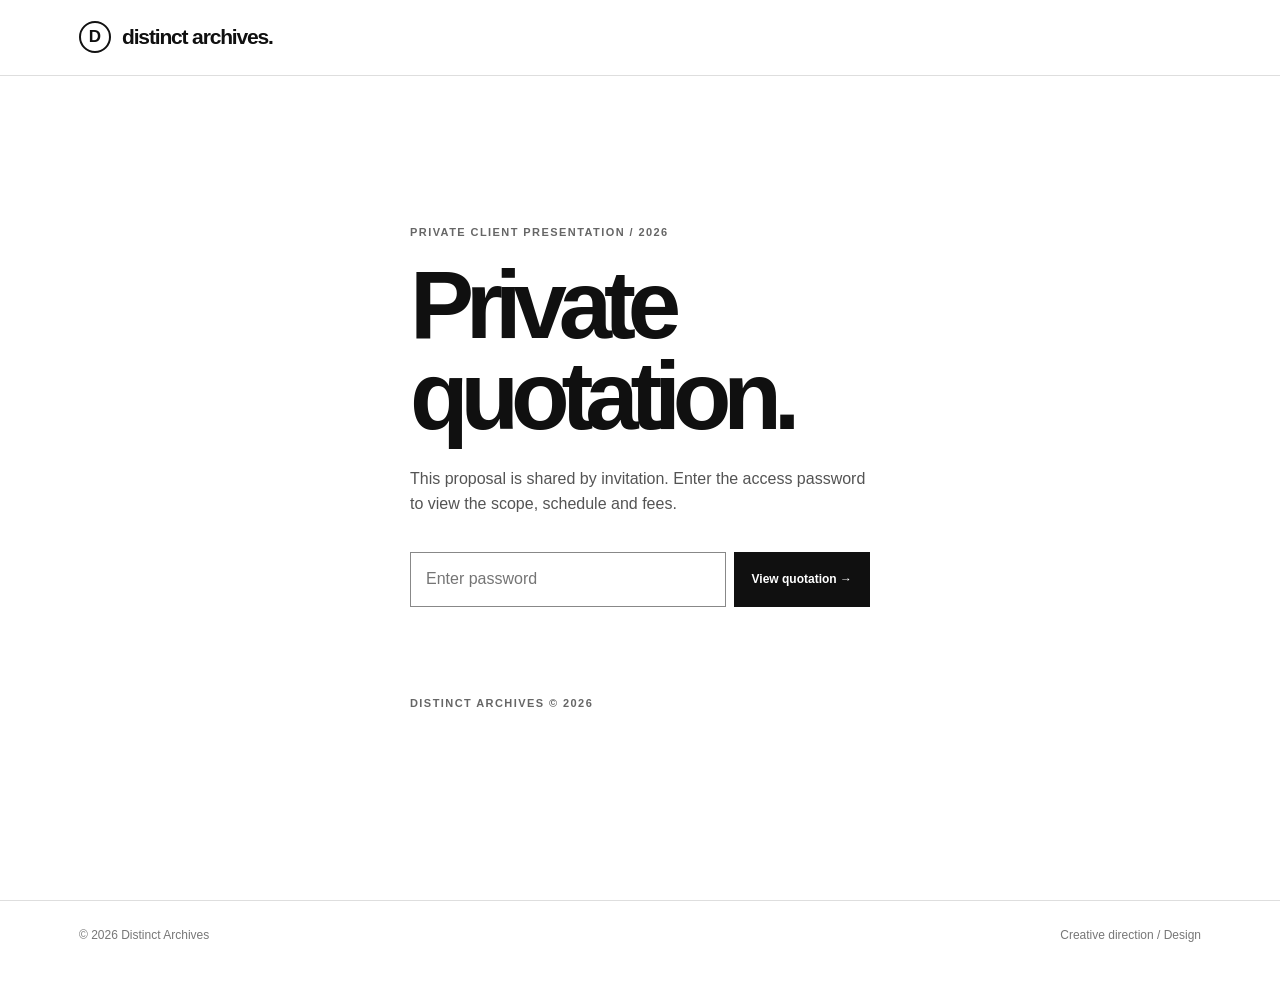
==== ricche-le-mura/index.html @ 3b872c7e "Add encrypted, password-gated Ricche le Mura EUR quotation" ====
<!doctype html>
<html lang="en"><head><meta charset="utf-8"/><meta name="viewport" content="width=device-width,initial-scale=1"/><meta name="robots" content="noindex,nofollow,noarchive"/><meta name="theme-color" content="#fafaf9"/><title>Private Quotation | Distinct Archives</title>
<style>
:root{--ink:#101010;--paper:#fff;--gray:#767676;--line:#dedede;--soft:#f6f6f5;--blue:#2457e7}*{box-sizing:border-box}html{scroll-behavior:smooth}body{margin:0;background:var(--paper);color:var(--ink);font:15px/1.55 -apple-system,BlinkMacSystemFont,"Segoe UI",Arial,sans-serif;-webkit-font-smoothing:antialiased}button,input{font:inherit}button{cursor:pointer}a{color:inherit;text-decoration:none}a:hover{opacity:.7}button:focus-visible,input:focus-visible{outline:3px solid var(--blue);outline-offset:3px}.wrap{max-width:1250px;margin:auto;padding:0 clamp(22px,5vw,68px)}.eyebrow{font-size:11px;font-weight:800;letter-spacing:.13em;text-transform:uppercase;color:#666}.muted{color:var(--gray)}.mono{font-variant-numeric:tabular-nums}.brand{display:flex;align-items:center;gap:11px;font-weight:850;letter-spacing:-.055em;font-size:21px}.brand-mark{border:2px solid #111;border-radius:50%;width:32px;height:32px;display:grid;place-items:center;font-size:17px;letter-spacing:0}.top{border-bottom:1px solid var(--line);background:rgba(255,255,255,.97);position:sticky;top:0;z-index:9}.nav{min-height:75px;display:flex;justify-content:space-between;align-items:center;gap:20px}.nav-actions{display:flex;align-items:center;gap:10px}.nav-link{font-size:12px;font-weight:700;margin-right:13px}.btn{background:var(--ink);color:#fff;padding:11px 17px;border:1px solid var(--ink);font-weight:700;font-size:12px}.btn:hover{background:#444}.btn-line{background:#fff;color:var(--ink)}.btn-line:hover{background:#f5f5f5}.gate{min-height:calc(100dvh - 76px);display:grid;align-items:center;padding:70px 0 110px}.gate-card{max-width:580px}.gate h1{font-size:clamp(52px,8vw,96px);letter-spacing:-.085em;line-height:.95;margin:18px 0 26px}.gate p{font-size:16px;max-width:460px;color:#545454}.password-form{display:flex;align-items:stretch;gap:8px;margin:35px 0 15px}.password-form input{min-width:0;flex:1;border:1px solid #888;padding:14px 15px;border-radius:0;font-size:16px}.error{color:#a01919;font-size:13px;min-height:20px}.gate-footer{font-size:12px;color:#777;border-top:1px solid var(--line);padding:20px 0}.hidden{display:none!important}.hero{padding:clamp(60px,9vw,125px) 0 65px}.hero h1{font-size:clamp(57px,9vw,118px);font-weight:800;letter-spacing:-.085em;line-height:.93;margin:18px 0 23px;max-width:1120px}.hero p{font-size:clamp(17px,2vw,21px);max-width:680px;line-height:1.5}.hero-meta{display:flex;justify-content:space-between;align-items:end;border-top:1px solid var(--ink);margin-top:55px;padding-top:20px;gap:35px;flex-wrap:wrap}.price{font-size:clamp(60px,9vw,109px);font-weight:800;line-height:1;letter-spacing:-.085em}.meta-right{display:grid;grid-template-columns:repeat(2,minmax(0,1fr));gap:20px 45px}.meta-right strong{display:block;font-size:14px;margin-top:6px}.section{padding:72px 0}.section-head{display:flex;align-items:end;justify-content:space-between;gap:25px;margin-bottom:26px}.section-head h2{font-size:clamp(42px,5vw,66px);line-height:1;letter-spacing:-.075em;margin:12px 0 0}.section-head p{font-size:13px;color:#666;max-width:320px;margin:0}.items{border-top:1px solid #111}.item{display:grid;grid-template-columns:54px minmax(130px,1fr) minmax(190px,1.5fr) 120px 95px;gap:22px;align-items:start;padding:27px 0;border-bottom:1px solid var(--line)}.item-no{display:inline-grid;place-items:center;border:1px solid #ccc;border-radius:50%;width:36px;height:36px;font-weight:750;font-size:11px}.item-title{font-size:21px;line-height:1.2;font-weight:760;letter-spacing:-.045em}.item-desc{font-size:13px;color:#505050;line-height:1.65}.item-form{margin-top:8px;color:#888;font-size:11px}.item-date{font-size:12px;color:#555;font-weight:700;text-align:right}.item-fee{font-size:22px;font-weight:800;text-align:right;letter-spacing:-.04em}.total-line{display:flex;justify-content:space-between;gap:15px;align-items:center;padding:22px 0;border-bottom:2px solid #111;font-weight:800}.total-line strong{font-size:35px;letter-spacing:-.06em}.dark{background:#111;color:#fff}.dark .eyebrow{color:#b1b1b1}.dark .section-head p{color:#b1b1b1}.timeline-grid{display:grid;grid-template-columns:repeat(2,minmax(0,1fr));border-top:1px solid #555}.phase{padding:21px 20px 22px 0;border-bottom:1px solid #414141}.phase:nth-child(odd){padding-right:32px}.phase .date{font-size:11px;color:#aaa;letter-spacing:.08em;text-transform:uppercase;font-weight:750}.phase h3{font-size:19px;letter-spacing:-.04em;margin:9px 0 6px}.phase p{font-size:13px;color:#c0c0c0;max-width:440px;line-height:1.6;margin:0}.payment{display:grid;grid-template-columns:repeat(3,1fr);border-top:1px solid var(--ink);border-bottom:1px solid var(--ink)}.installment{padding:26px 24px 26px 0;border-right:1px solid var(--line)}.installment:last-child{border:0;padding-left:24px}.installment:nth-child(2){padding-left:24px}.installment .pct{color:var(--blue);font-size:22px;font-weight:800}.installment .amount{font-size:37px;letter-spacing:-.065em;font-weight:800;margin-top:16px}.installment h3{font-size:16px;margin:5px 0}.installment p{color:#777;font-size:12px;margin:6px 0}.terms-grid{display:grid;grid-template-columns:repeat(2,1fr);gap:24px 42px}.term{border-top:1px solid var(--line);padding-top:17px}.term h3{font-size:15px;margin:0 0 8px}.term p{font-size:13px;color:#555;line-height:1.7;margin:0}.note{margin:30px 0 0;padding:18px 20px;background:#f3f3f3;font-size:12px;color:#555}.footer{border-top:1px solid var(--line);padding:25px 0 40px;font-size:12px;color:#777}.footer .wrap{display:flex;justify-content:space-between;gap:15px;flex-wrap:wrap}@media(max-width:820px){.item{grid-template-columns:42px 1fr 85px;gap:9px 12px}.item-no{grid-row:1/4}.item-title{grid-column:2}.item-desc{grid-column:2/4;grid-row:2}.item-date{grid-column:2;grid-row:3;text-align:left}.item-fee{grid-column:3;grid-row:1;font-size:20px}.nav-link{display:none}.section{padding:55px 0}}@media(max-width:560px){.brand{font-size:17px}.brand-mark{width:27px;height:27px;font-size:15px}.nav{min-height:65px}.btn{padding:9px 12px}.nav-actions{gap:6px}.gate{min-height:calc(100dvh - 66px)}.password-form{flex-direction:column}.hero{padding:65px 0 50px}.hero h1{font-size:clamp(52px,14vw,75px)}.meta-right{grid-template-columns:1fr 1fr}.section-head{display:block}.section-head p{margin-top:15px}.timeline-grid,.terms-grid{grid-template-columns:1fr}.payment{grid-template-columns:1fr}.installment,.installment:nth-child(2),.installment:last-child{border-right:0;border-bottom:1px solid var(--line);padding:20px 0}.installment:last-child{border:0}.phase:nth-child(odd){padding-right:0}.price{font-size:70px}}@media print{.top,.gate,.nav-actions,.footer .lock{display:none!important}body{background:#fff;font-size:12px}.section{padding:20px 0}.hero{padding:20px 0 25px}.hero h1{font-size:55px}.hero-meta{margin-top:24px}.price{font-size:60px}.section-head h2{font-size:35px}.item{break-inside:avoid;padding:13px 0}.item-title{font-size:17px}.item-fee{font-size:18px}.dark{-webkit-print-color-adjust:exact;print-color-adjust:exact}.phase{break-inside:avoid;padding:8px 0}.payment{break-inside:avoid}.installment .amount{font-size:24px}.terms-grid{gap:9px}a{color:inherit}}
</style></head><body>
<header class="top"><div class="wrap nav"><div class="brand"><span class="brand-mark">D</span> distinct archives.</div><div class="nav-actions"><a class="nav-link hidden" id="navScope" href="#scope">Scope</a><a class="nav-link hidden" id="navSchedule" href="#schedule">Schedule</a><button id="printButton" class="btn hidden" type="button">Save as PDF ↗</button><button id="lockButton" class="btn btn-line hidden" type="button">Lock</button></div></div></header>
<section id="gate" class="gate"><div class="wrap"><div class="gate-card"><div class="eyebrow">Private client presentation / 2026</div><h1>Private<br>quotation.</h1><p>This proposal is shared by invitation. Enter the access password to view the scope, schedule and fees.</p><form id="unlockForm" class="password-form"><input id="pass" type="password" required placeholder="Enter password" aria-label="Access password" autocomplete="current-password"><button id="unlockButton" class="btn" type="submit">View quotation →</button></form><p class="error" id="error" role="status" aria-live="polite"></p><div class="eyebrow" style="margin-top:52px">Distinct Archives © 2026</div></div></div></section>
<div id="content" class="hidden"></div>
<footer class="footer"><div class="wrap"><span>© 2026 Distinct Archives</span><span>Creative direction / Design</span></div></footer>
<script>
(function(){
'use strict';
var salt='6nLzyRi10T1rNxZEaFpWqQ==',iv='eCTYGM5W3qol4Mns',cipher='d4g8HyM6ByQLDBZtXgZd4POE9BufLA992ItXl9a+eiwF9oSV4yS2KLjcfhv7RiyCnJvB4LgIf1RzLr0XK6kst26hpcoRj35sO+/XNX/81oCFDSgw3wqKLm0Au52Ceey5rb5X4kSDSNa7tAZdiiAU3A3DoF26TCd14mhP+s/rUxwQREnZ3F6g/EE5DPQKJTlgYk3euY+0jjWhinr8cOYQWZOpCo5XYAg6nbETbdtqem2RN1WGkhlmgLfD3C7Q4qBxciCLpzAVDKgMmTT7sXdgj0Qgl8MRYt9vZ6wMy9aaaanFSGaYepwVJMzpckL0I7cHryCxHLdieaoVJo15xeoBBeL/a27fP+Hcthv9rc88C0i48zrOOXJT8O31ZiO6rEmPga4UfWyksGVSzhjwcYYnQfnZLo1HWu6vo9cqqlamQk3EBZIQWdoCdyP3p86ol/bCFr4JvOWITOuIueWdXYL10Z9Oq7/HYLZ3r5YpfqkFqOPzc1sDQA/hA5oD/czFW74VWabPWJlKzJiVk39vfIH00md4kW7eAPG2mkXqzO7GjZOe84kD97+iXfyBsCWiS1EZrH3t/k4BvoIftn4NBI1FJdWVBbErMkvYo6VAgkuYDYCHYMalMnWgmOO61HTZazlq9HyZRDNymbjti375oxOPPbXrNlC9nWnPYHGmvdNrw1pC89rXO3+po/naxpdR0InY+oedB6M1qoIExgeSwVBsiz8FPdAVtchgp0OkEXDqR2K0AcSNx9OywdK/QcGBJomV7AONZ0tc3xWMs6ufhK40tQz2jMVVe50pmAQZRCyViHzhLT103Sy9QuySRsMe7cNvri0nBoz5HPCpjaA7yrXQ3qWOVLQiiSCd/glfE2wiw4ZeIcWDh7OOuD3qSG21dZpbbk1Ty1Xo0qB9kmDyeAEOJhDoa+VsARMFdHyuqpOVF8Fxx1f/iOOfRstHjfP10ANb3ZGKBx8uPDpUeOAPnnyojYQlq5YkoS7epyYFqGYOKSjlXbVYQ8QGyVj9syPunt+THMTQ6lZiQMzJcvgHr00gz9A9oO9mwWmqC/DwDWhwTPtKHoJnmAmtw87XVeXcQNNm2Ua/TLqQZAK5ZIaxyfP/Kj6QjMFKE1nnFtCRfrVCuITp0uGQJANajpBTqnA/I7PXAwtqghFJ0t7IEDnblxprav4px47cba8Q1A8T54QfXFALq1Qs34Ua17+Cy5Et27nhTOclj7rNgrJQV6yyW9YHCUMvfKniYvJxIBpfIG+TEy2kjp7GcveoW+Eh/WULjEER/mGSpYnvtnKr7ZsSlyI7a2WbCrORXvbPwyR0+IwhiNyPlOlDW2/HBOdwt9vBBm85av12o1gUYnAfMKDQjFMSxDogSQ/7sL206SdYcnCSQcIQoCpxiRqgsZmIsBqTtuQvdXyApYqxVW5vGjUR4FBOV7X875L6nXhwS4fZd8tAP9CwOIRLHXa4pnxm/cJezNx33tuzEjdrYnZ8VfYtbnNK3Xu+4UBQt9TJwODm22uE/NeG/qQUHJ3f59XAsv3O5h3lFrWNoYUgSN/CkibVk4p7HT0KzftNxrimBl/rlDMii0Mutv5CyDcnRE4/hbC/1ZurloKSnRuWcI3ZiEpfyOPH7oeuoB/AiOmKlTdiOjNvqY7QLYNlsyBhD6m/2fcniXoU/Q2GYhxtOV/CkvoKffrXJdQfzJ/TkhXUBcYm1Sm6wUBk230Idd/l1jvaVNnZBZZ+jKigNu8HBWOqGHVE9oz6CDHIDRRJw9tenYGp9m9JboiN1kYSIKfL8SfsHtIgzG6Usdgudh7iH03twnHIrCFk2+Oiixsg4hAIJHohBfCzSc1LWMMwdmazgkN/rgbpfax0EjCHCt7Zt7zixXMZMUmGYBZcGKS5F5XeQrbjC31BnkQ/bbfmkd4sTSW5QvR2lCqyjq6BwwORDUN1vadPCbubqXpi33Vf3Cuu+0LQAx0Noont53cpQHcfCMPRZe4GCPubWR6n9M9D/lpdwyzAzaYoDVlrUjWRCOyTBjj7lS+aEX9ZMaiD3VgaR8r2XTWG6qEMl5+OGhMrKhiFKacdmThiJ5UW/kWgadyUn5cc9y6k4bC1TBCSrPsLJXl0OYe3m03rF4jKxtgyd7X7h7uYfFwNTNa/dfpvkpxzl8EUD/w13qVMtRK88tOxLcjYgnm5CUeBlboVP20W5YY7JhwWh/M5aW5KYkOjBOdWuhnYI4ehs+epbUN/bIsjBYTvcSZ/NOIUBj226oOk8/M3BDcXWItaoSgzvpdMhX3Jkqr+p2agzPodrUcOoewwNHy7LhxP3OGKJ8k3yD+Yt/D6yjFgwYsII7gqWWYgJtianqe4dhkzOKi7Kr33v2zNSNC5jRctrHZMmBoFQ2VVrJFs5jGZbMjUeAvS4AcYh9qkPLDDiTv95UJ54MKX69z2x9mtpIegkBcks8M4B9uix1HR/QgrOXnrUH0FLdzRW';
var pass=document.getElementById('pass'),form=document.getElementById('unlockForm'),error=document.getElementById('error'),button=document.getElementById('unlockButton');
function bytes(b64){var t=atob(b64),a=new Uint8Array(t.length);for(var i=0;i<t.length;i++)a[i]=t.charCodeAt(i);return a;}
function safe(s){return String(s).replace(/[&<>"']/g,function(c){return {'&':'&amp;','<':'&lt;','>':'&gt;','"':'&quot;',"'":'&#39;'}[c];});}
async function unlock(p){if(!window.crypto||!window.crypto.subtle||!window.DecompressionStream)throw new Error('This browser does not support the secure viewer. Please use a recent Safari, Chrome or Firefox.');
var base=await crypto.subtle.importKey('raw',new TextEncoder().encode(p),'PBKDF2',false,['deriveKey']);
var key=await crypto.subtle.deriveKey({name:'PBKDF2',salt:bytes(salt),iterations:200000,hash:'SHA-256'},base,{name:'AES-GCM',length:256},false,['decrypt']);
var clear=await crypto.subtle.decrypt({name:'AES-GCM',iv:bytes(iv)},key,bytes(cipher));
var stream=new Blob([clear]).stream().pipeThrough(new DecompressionStream('deflate'));
return JSON.parse(await new Response(stream).text());}
function show(d){
var row=function(x){return '<article class="item"><div><span class="item-no">'+safe(x.no)+'</span></div><div class="item-title">'+safe(x.title)+'</div><div><div class="item-desc">'+safe(x.description)+'</div><div class="item-form">'+safe(x.format)+'</div></div><div class="item-date">'+safe(x.date)+'</div><div class="item-fee">'+safe(x.price)+'</div></article>';};
var phases=function(x){return '<article class="phase"><div class="date">'+safe(x.date)+'</div><h3>'+safe(x.title)+'</h3><p>'+safe(x.description)+'</p></article>';};
var payments=function(x){return '<article class="installment"><div class="pct">'+safe(x.percent)+'</div><div class="amount">'+safe(x.amount)+'</div><h3>'+safe(x.title)+'</h3><p>'+safe(x.date)+'</p></article>';};
var terms=function(x){return '<article class="term"><h3>'+safe(x.title)+'</h3><p>'+safe(x.body)+'</p></article>';};
var out='<main><section class="wrap hero"><div class="eyebrow">Distinct Archives / Creative proposal / 2026</div><h1>'+safe(d.client)+'.</h1><p>'+safe(d.intro)+'</p><div class="hero-meta"><div><div class="eyebrow">Project investment</div><div class="price mono">'+safe(d.total)+'</div></div><div class="meta-right"><div><span class="eyebrow">Project period</span><strong>'+safe(d.period)+'</strong></div><div><span class="eyebrow">Quote date</span><strong>'+safe(d.prepared)+'</strong></div><div><span class="eyebrow">Prepared for</span><strong>'+safe(d.client)+'</strong></div><div><span class="eyebrow">Valid until</span><strong>'+safe(d.expires)+'</strong></div></div></div></section>';
out+='<section class="section wrap" id="scope"><div class="section-head"><div><div class="eyebrow">01 / Design scope</div><h2>What we create.</h2></div><p>Seven coordinated deliverables across digital and physical music formats.</p></div><div class="items">'+d.deliverables.map(row).join('')+'</div><div class="total-line"><span>Fixed project proposal</span><strong>'+safe(d.total)+'</strong></div></section>';
out+='<section class="section dark" id="schedule"><div class="wrap"><div class="section-head"><div><div class="eyebrow">02 / Production roadmap</div><h2>From concept<br>to release.</h2></div><p>A considered production sequence that accounts for concurrent studio commitments.</p></div><div class="timeline-grid">'+d.timeline.map(phases).join('')+'</div></div></section>';
out+='<section class="section wrap" id="payments"><div class="section-head"><div><div class="eyebrow">03 / Payment milestones</div><h2>Investment.</h2></div><p>Payments follow the project production stages, not individual artwork files.</p></div><div class="payment">'+d.payments.map(payments).join('')+'</div></section>';
out+='<section class="section wrap" id="terms"><div class="section-head"><div><div class="eyebrow">04 / Terms and notes</div><h2>The details.</h2></div></div><div class="terms-grid">'+d.terms.map(terms).join('')+'</div><div class="note">'+safe(d.note)+'</div></section></main>';
document.getElementById('content').innerHTML=out;
document.getElementById('content').classList.remove('hidden');document.getElementById('gate').classList.add('hidden');['printButton','lockButton','navScope','navSchedule'].forEach(function(id){document.getElementById(id).classList.remove('hidden');});document.title=d.client+' — Quotation | Distinct Archives';window.scrollTo(0,0);
}
form.addEventListener('submit',async function(e){e.preventDefault();error.textContent='';button.disabled=true;button.textContent='Opening…';try{show(await unlock(pass.value));pass.value='';}catch(e){error.textContent=e&&e.name==='OperationError'?'Incorrect password. Please try again.':e.message||'Unable to open quotation.';}finally{button.disabled=false;button.textContent='View quotation →';}});
document.getElementById('printButton').addEventListener('click',function(){window.print();});
document.getElementById('lockButton').addEventListener('click',function(){document.getElementById('content').innerHTML='';document.getElementById('content').classList.add('hidden');document.getElementById('gate').classList.remove('hidden');['printButton','lockButton','navScope','navSchedule'].forEach(function(id){document.getElementById(id).classList.add('hidden');});document.title='Private Quotation | Distinct Archives';error.textContent='';window.scrollTo(0,0);});
})();
</script></body></html>
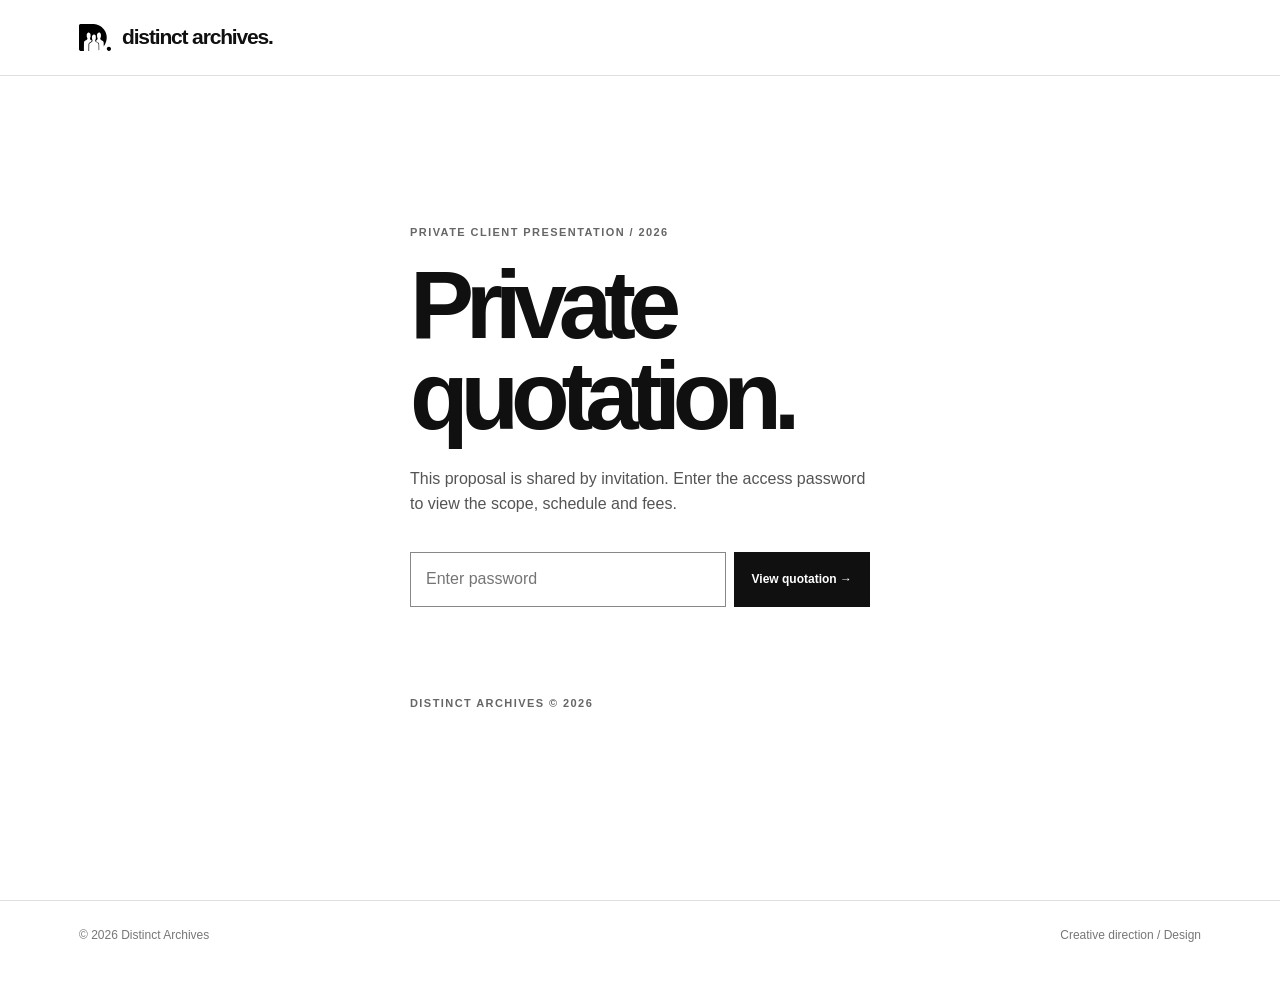
==== commit 6c42e672: "Update Ricche le Mura quotation scope, client-only schedule, and Distinct logo" ====
--- a/ricche-le-mura/index.html
+++ b/ricche-le-mura/index.html
@@ -1,16 +1,16 @@
 <!doctype html>
 <html lang="en"><head><meta charset="utf-8"/><meta name="viewport" content="width=device-width,initial-scale=1"/><meta name="robots" content="noindex,nofollow,noarchive"/><meta name="theme-color" content="#fafaf9"/><title>Private Quotation | Distinct Archives</title>
 <style>
-:root{--ink:#101010;--paper:#fff;--gray:#767676;--line:#dedede;--soft:#f6f6f5;--blue:#2457e7}*{box-sizing:border-box}html{scroll-behavior:smooth}body{margin:0;background:var(--paper);color:var(--ink);font:15px/1.55 -apple-system,BlinkMacSystemFont,"Segoe UI",Arial,sans-serif;-webkit-font-smoothing:antialiased}button,input{font:inherit}button{cursor:pointer}a{color:inherit;text-decoration:none}a:hover{opacity:.7}button:focus-visible,input:focus-visible{outline:3px solid var(--blue);outline-offset:3px}.wrap{max-width:1250px;margin:auto;padding:0 clamp(22px,5vw,68px)}.eyebrow{font-size:11px;font-weight:800;letter-spacing:.13em;text-transform:uppercase;color:#666}.muted{color:var(--gray)}.mono{font-variant-numeric:tabular-nums}.brand{display:flex;align-items:center;gap:11px;font-weight:850;letter-spacing:-.055em;font-size:21px}.brand-mark{border:2px solid #111;border-radius:50%;width:32px;height:32px;display:grid;place-items:center;font-size:17px;letter-spacing:0}.top{border-bottom:1px solid var(--line);background:rgba(255,255,255,.97);position:sticky;top:0;z-index:9}.nav{min-height:75px;display:flex;justify-content:space-between;align-items:center;gap:20px}.nav-actions{display:flex;align-items:center;gap:10px}.nav-link{font-size:12px;font-weight:700;margin-right:13px}.btn{background:var(--ink);color:#fff;padding:11px 17px;border:1px solid var(--ink);font-weight:700;font-size:12px}.btn:hover{background:#444}.btn-line{background:#fff;color:var(--ink)}.btn-line:hover{background:#f5f5f5}.gate{min-height:calc(100dvh - 76px);display:grid;align-items:center;padding:70px 0 110px}.gate-card{max-width:580px}.gate h1{font-size:clamp(52px,8vw,96px);letter-spacing:-.085em;line-height:.95;margin:18px 0 26px}.gate p{font-size:16px;max-width:460px;color:#545454}.password-form{display:flex;align-items:stretch;gap:8px;margin:35px 0 15px}.password-form input{min-width:0;flex:1;border:1px solid #888;padding:14px 15px;border-radius:0;font-size:16px}.error{color:#a01919;font-size:13px;min-height:20px}.gate-footer{font-size:12px;color:#777;border-top:1px solid var(--line);padding:20px 0}.hidden{display:none!important}.hero{padding:clamp(60px,9vw,125px) 0 65px}.hero h1{font-size:clamp(57px,9vw,118px);font-weight:800;letter-spacing:-.085em;line-height:.93;margin:18px 0 23px;max-width:1120px}.hero p{font-size:clamp(17px,2vw,21px);max-width:680px;line-height:1.5}.hero-meta{display:flex;justify-content:space-between;align-items:end;border-top:1px solid var(--ink);margin-top:55px;padding-top:20px;gap:35px;flex-wrap:wrap}.price{font-size:clamp(60px,9vw,109px);font-weight:800;line-height:1;letter-spacing:-.085em}.meta-right{display:grid;grid-template-columns:repeat(2,minmax(0,1fr));gap:20px 45px}.meta-right strong{display:block;font-size:14px;margin-top:6px}.section{padding:72px 0}.section-head{display:flex;align-items:end;justify-content:space-between;gap:25px;margin-bottom:26px}.section-head h2{font-size:clamp(42px,5vw,66px);line-height:1;letter-spacing:-.075em;margin:12px 0 0}.section-head p{font-size:13px;color:#666;max-width:320px;margin:0}.items{border-top:1px solid #111}.item{display:grid;grid-template-columns:54px minmax(130px,1fr) minmax(190px,1.5fr) 120px 95px;gap:22px;align-items:start;padding:27px 0;border-bottom:1px solid var(--line)}.item-no{display:inline-grid;place-items:center;border:1px solid #ccc;border-radius:50%;width:36px;height:36px;font-weight:750;font-size:11px}.item-title{font-size:21px;line-height:1.2;font-weight:760;letter-spacing:-.045em}.item-desc{font-size:13px;color:#505050;line-height:1.65}.item-form{margin-top:8px;color:#888;font-size:11px}.item-date{font-size:12px;color:#555;font-weight:700;text-align:right}.item-fee{font-size:22px;font-weight:800;text-align:right;letter-spacing:-.04em}.total-line{display:flex;justify-content:space-between;gap:15px;align-items:center;padding:22px 0;border-bottom:2px solid #111;font-weight:800}.total-line strong{font-size:35px;letter-spacing:-.06em}.dark{background:#111;color:#fff}.dark .eyebrow{color:#b1b1b1}.dark .section-head p{color:#b1b1b1}.timeline-grid{display:grid;grid-template-columns:repeat(2,minmax(0,1fr));border-top:1px solid #555}.phase{padding:21px 20px 22px 0;border-bottom:1px solid #414141}.phase:nth-child(odd){padding-right:32px}.phase .date{font-size:11px;color:#aaa;letter-spacing:.08em;text-transform:uppercase;font-weight:750}.phase h3{font-size:19px;letter-spacing:-.04em;margin:9px 0 6px}.phase p{font-size:13px;color:#c0c0c0;max-width:440px;line-height:1.6;margin:0}.payment{display:grid;grid-template-columns:repeat(3,1fr);border-top:1px solid var(--ink);border-bottom:1px solid var(--ink)}.installment{padding:26px 24px 26px 0;border-right:1px solid var(--line)}.installment:last-child{border:0;padding-left:24px}.installment:nth-child(2){padding-left:24px}.installment .pct{color:var(--blue);font-size:22px;font-weight:800}.installment .amount{font-size:37px;letter-spacing:-.065em;font-weight:800;margin-top:16px}.installment h3{font-size:16px;margin:5px 0}.installment p{color:#777;font-size:12px;margin:6px 0}.terms-grid{display:grid;grid-template-columns:repeat(2,1fr);gap:24px 42px}.term{border-top:1px solid var(--line);padding-top:17px}.term h3{font-size:15px;margin:0 0 8px}.term p{font-size:13px;color:#555;line-height:1.7;margin:0}.note{margin:30px 0 0;padding:18px 20px;background:#f3f3f3;font-size:12px;color:#555}.footer{border-top:1px solid var(--line);padding:25px 0 40px;font-size:12px;color:#777}.footer .wrap{display:flex;justify-content:space-between;gap:15px;flex-wrap:wrap}@media(max-width:820px){.item{grid-template-columns:42px 1fr 85px;gap:9px 12px}.item-no{grid-row:1/4}.item-title{grid-column:2}.item-desc{grid-column:2/4;grid-row:2}.item-date{grid-column:2;grid-row:3;text-align:left}.item-fee{grid-column:3;grid-row:1;font-size:20px}.nav-link{display:none}.section{padding:55px 0}}@media(max-width:560px){.brand{font-size:17px}.brand-mark{width:27px;height:27px;font-size:15px}.nav{min-height:65px}.btn{padding:9px 12px}.nav-actions{gap:6px}.gate{min-height:calc(100dvh - 66px)}.password-form{flex-direction:column}.hero{padding:65px 0 50px}.hero h1{font-size:clamp(52px,14vw,75px)}.meta-right{grid-template-columns:1fr 1fr}.section-head{display:block}.section-head p{margin-top:15px}.timeline-grid,.terms-grid{grid-template-columns:1fr}.payment{grid-template-columns:1fr}.installment,.installment:nth-child(2),.installment:last-child{border-right:0;border-bottom:1px solid var(--line);padding:20px 0}.installment:last-child{border:0}.phase:nth-child(odd){padding-right:0}.price{font-size:70px}}@media print{.top,.gate,.nav-actions,.footer .lock{display:none!important}body{background:#fff;font-size:12px}.section{padding:20px 0}.hero{padding:20px 0 25px}.hero h1{font-size:55px}.hero-meta{margin-top:24px}.price{font-size:60px}.section-head h2{font-size:35px}.item{break-inside:avoid;padding:13px 0}.item-title{font-size:17px}.item-fee{font-size:18px}.dark{-webkit-print-color-adjust:exact;print-color-adjust:exact}.phase{break-inside:avoid;padding:8px 0}.payment{break-inside:avoid}.installment .amount{font-size:24px}.terms-grid{gap:9px}a{color:inherit}}
+:root{--ink:#101010;--paper:#fff;--gray:#767676;--line:#dedede;--soft:#f6f6f5;--blue:#2457e7}*{box-sizing:border-box}html{scroll-behavior:smooth}body{margin:0;background:var(--paper);color:var(--ink);font:15px/1.55 -apple-system,BlinkMacSystemFont,"Segoe UI",Arial,sans-serif;-webkit-font-smoothing:antialiased}button,input{font:inherit}button{cursor:pointer}a{color:inherit;text-decoration:none}a:hover{opacity:.7}button:focus-visible,input:focus-visible{outline:3px solid var(--blue);outline-offset:3px}.wrap{max-width:1250px;margin:auto;padding:0 clamp(22px,5vw,68px)}.eyebrow{font-size:11px;font-weight:800;letter-spacing:.13em;text-transform:uppercase;color:#666}.muted{color:var(--gray)}.mono{font-variant-numeric:tabular-nums}.brand{display:flex;align-items:center;gap:11px;font-weight:850;letter-spacing:-.055em;font-size:21px}.brand-logo{width:32px;height:32px;object-fit:contain;display:block;flex:none}.hero-brand{display:flex;align-items:center;gap:12px}.hero-logo{width:34px;height:30px;object-fit:contain;display:block}.top{border-bottom:1px solid var(--line);background:rgba(255,255,255,.97);position:sticky;top:0;z-index:9}.nav{min-height:75px;display:flex;justify-content:space-between;align-items:center;gap:20px}.nav-actions{display:flex;align-items:center;gap:10px}.nav-link{font-size:12px;font-weight:700;margin-right:13px}.btn{background:var(--ink);color:#fff;padding:11px 17px;border:1px solid var(--ink);font-weight:700;font-size:12px}.btn:hover{background:#444}.btn-line{background:#fff;color:var(--ink)}.btn-line:hover{background:#f5f5f5}.gate{min-height:calc(100dvh - 76px);display:grid;align-items:center;padding:70px 0 110px}.gate-card{max-width:580px}.gate h1{font-size:clamp(52px,8vw,96px);letter-spacing:-.085em;line-height:.95;margin:18px 0 26px}.gate p{font-size:16px;max-width:460px;color:#545454}.password-form{display:flex;align-items:stretch;gap:8px;margin:35px 0 15px}.password-form input{min-width:0;flex:1;border:1px solid #888;padding:14px 15px;border-radius:0;font-size:16px}.error{color:#a01919;font-size:13px;min-height:20px}.gate-footer{font-size:12px;color:#777;border-top:1px solid var(--line);padding:20px 0}.hidden{display:none!important}.hero{padding:clamp(60px,9vw,125px) 0 65px}.hero h1{font-size:clamp(57px,9vw,118px);font-weight:800;letter-spacing:-.085em;line-height:.93;margin:18px 0 23px;max-width:1120px}.hero p{font-size:clamp(17px,2vw,21px);max-width:680px;line-height:1.5}.hero-meta{display:flex;justify-content:space-between;align-items:end;border-top:1px solid var(--ink);margin-top:55px;padding-top:20px;gap:35px;flex-wrap:wrap}.price{font-size:clamp(60px,9vw,109px);font-weight:800;line-height:1;letter-spacing:-.085em}.meta-right{display:grid;grid-template-columns:repeat(2,minmax(0,1fr));gap:20px 45px}.meta-right strong{display:block;font-size:14px;margin-top:6px}.section{padding:72px 0}.section-head{display:flex;align-items:end;justify-content:space-between;gap:25px;margin-bottom:26px}.section-head h2{font-size:clamp(42px,5vw,66px);line-height:1;letter-spacing:-.075em;margin:12px 0 0}.section-head p{font-size:13px;color:#666;max-width:320px;margin:0}.items{border-top:1px solid #111}.item{display:grid;grid-template-columns:54px minmax(130px,1fr) minmax(190px,1.5fr) 120px 95px;gap:22px;align-items:start;padding:27px 0;border-bottom:1px solid var(--line)}.item-no{display:inline-grid;place-items:center;border:1px solid #ccc;border-radius:50%;width:36px;height:36px;font-weight:750;font-size:11px}.item-title{font-size:21px;line-height:1.2;font-weight:760;letter-spacing:-.045em}.item-desc{font-size:13px;color:#505050;line-height:1.65}.item-form{margin-top:8px;color:#888;font-size:11px}.item-date{font-size:12px;color:#555;font-weight:700;text-align:right}.item-fee{font-size:22px;font-weight:800;text-align:right;letter-spacing:-.04em}.total-line{display:flex;justify-content:space-between;gap:15px;align-items:center;padding:22px 0;border-bottom:2px solid #111;font-weight:800}.total-line strong{font-size:35px;letter-spacing:-.06em}.dark{background:#111;color:#fff}.dark .eyebrow{color:#b1b1b1}.dark .section-head p{color:#b1b1b1}.timeline-grid{display:grid;grid-template-columns:repeat(2,minmax(0,1fr));border-top:1px solid #555}.phase{padding:21px 20px 22px 0;border-bottom:1px solid #414141}.phase:nth-child(odd){padding-right:32px}.phase .date{font-size:11px;color:#aaa;letter-spacing:.08em;text-transform:uppercase;font-weight:750}.phase h3{font-size:19px;letter-spacing:-.04em;margin:9px 0 6px}.phase p{font-size:13px;color:#c0c0c0;max-width:440px;line-height:1.6;margin:0}.payment{display:grid;grid-template-columns:repeat(3,1fr);border-top:1px solid var(--ink);border-bottom:1px solid var(--ink)}.installment{padding:26px 24px 26px 0;border-right:1px solid var(--line)}.installment:last-child{border:0;padding-left:24px}.installment:nth-child(2){padding-left:24px}.installment .pct{color:var(--blue);font-size:22px;font-weight:800}.installment .amount{font-size:37px;letter-spacing:-.065em;font-weight:800;margin-top:16px}.installment h3{font-size:16px;margin:5px 0}.installment p{color:#777;font-size:12px;margin:6px 0}.terms-grid{display:grid;grid-template-columns:repeat(2,1fr);gap:24px 42px}.term{border-top:1px solid var(--line);padding-top:17px}.term h3{font-size:15px;margin:0 0 8px}.term p{font-size:13px;color:#555;line-height:1.7;margin:0}.note{margin:30px 0 0;padding:18px 20px;background:#f3f3f3;font-size:12px;color:#555}.footer{border-top:1px solid var(--line);padding:25px 0 40px;font-size:12px;color:#777}.footer .wrap{display:flex;justify-content:space-between;gap:15px;flex-wrap:wrap}@media(max-width:820px){.item{grid-template-columns:42px 1fr 85px;gap:9px 12px}.item-no{grid-row:1/4}.item-title{grid-column:2}.item-desc{grid-column:2/4;grid-row:2}.item-date{grid-column:2;grid-row:3;text-align:left}.item-fee{grid-column:3;grid-row:1;font-size:20px}.nav-link{display:none}.section{padding:55px 0}}@media(max-width:560px){.brand{font-size:17px}.brand-logo{width:27px;height:27px}.hero-logo{width:29px;height:27px}.nav{min-height:65px}.btn{padding:9px 12px}.nav-actions{gap:6px}.gate{min-height:calc(100dvh - 66px)}.password-form{flex-direction:column}.hero{padding:65px 0 50px}.hero h1{font-size:clamp(52px,14vw,75px)}.meta-right{grid-template-columns:1fr 1fr}.section-head{display:block}.section-head p{margin-top:15px}.timeline-grid,.terms-grid{grid-template-columns:1fr}.payment{grid-template-columns:1fr}.installment,.installment:nth-child(2),.installment:last-child{border-right:0;border-bottom:1px solid var(--line);padding:20px 0}.installment:last-child{border:0}.phase:nth-child(odd){padding-right:0}.price{font-size:70px}}@media print{.top,.gate,.nav-actions,.footer .lock{display:none!important}body{background:#fff;font-size:12px}.section{padding:20px 0}.hero{padding:20px 0 25px}.hero h1{font-size:55px}.hero-meta{margin-top:24px}.price{font-size:60px}.section-head h2{font-size:35px}.item{break-inside:avoid;padding:13px 0}.item-title{font-size:17px}.item-fee{font-size:18px}.dark{-webkit-print-color-adjust:exact;print-color-adjust:exact}.phase{break-inside:avoid;padding:8px 0}.payment{break-inside:avoid}.installment .amount{font-size:24px}.terms-grid{gap:9px}a{color:inherit}}
 </style></head><body>
-<header class="top"><div class="wrap nav"><div class="brand"><span class="brand-mark">D</span> distinct archives.</div><div class="nav-actions"><a class="nav-link hidden" id="navScope" href="#scope">Scope</a><a class="nav-link hidden" id="navSchedule" href="#schedule">Schedule</a><button id="printButton" class="btn hidden" type="button">Save as PDF ↗</button><button id="lockButton" class="btn btn-line hidden" type="button">Lock</button></div></div></header>
+<header class="top"><div class="wrap nav"><div class="brand"><img class="brand-logo" src="../finance/distinct-logo.svg" alt="Distinct Archives logo"> <span>distinct archives.</span></div><div class="nav-actions"><a class="nav-link hidden" id="navScope" href="#scope">Scope</a><a class="nav-link hidden" id="navSchedule" href="#schedule">Schedule</a><button id="printButton" class="btn hidden" type="button">Save as PDF ↗</button><button id="lockButton" class="btn btn-line hidden" type="button">Lock</button></div></div></header>
 <section id="gate" class="gate"><div class="wrap"><div class="gate-card"><div class="eyebrow">Private client presentation / 2026</div><h1>Private<br>quotation.</h1><p>This proposal is shared by invitation. Enter the access password to view the scope, schedule and fees.</p><form id="unlockForm" class="password-form"><input id="pass" type="password" required placeholder="Enter password" aria-label="Access password" autocomplete="current-password"><button id="unlockButton" class="btn" type="submit">View quotation →</button></form><p class="error" id="error" role="status" aria-live="polite"></p><div class="eyebrow" style="margin-top:52px">Distinct Archives © 2026</div></div></div></section>
 <div id="content" class="hidden"></div>
 <footer class="footer"><div class="wrap"><span>© 2026 Distinct Archives</span><span>Creative direction / Design</span></div></footer>
 <script>
 (function(){
 'use strict';
-var salt='6nLzyRi10T1rNxZEaFpWqQ==',iv='eCTYGM5W3qol4Mns',cipher='d4g8HyM6ByQLDBZtXgZd4POE9BufLA992ItXl9a+eiwF9oSV4yS2KLjcfhv7RiyCnJvB4LgIf1RzLr0XK6kst26hpcoRj35sO+/XNX/81oCFDSgw3wqKLm0Au52Ceey5rb5X4kSDSNa7tAZdiiAU3A3DoF26TCd14mhP+s/rUxwQREnZ3F6g/EE5DPQKJTlgYk3euY+0jjWhinr8cOYQWZOpCo5XYAg6nbETbdtqem2RN1WGkhlmgLfD3C7Q4qBxciCLpzAVDKgMmTT7sXdgj0Qgl8MRYt9vZ6wMy9aaaanFSGaYepwVJMzpckL0I7cHryCxHLdieaoVJo15xeoBBeL/a27fP+Hcthv9rc88C0i48zrOOXJT8O31ZiO6rEmPga4UfWyksGVSzhjwcYYnQfnZLo1HWu6vo9cqqlamQk3EBZIQWdoCdyP3p86ol/bCFr4JvOWITOuIueWdXYL10Z9Oq7/HYLZ3r5YpfqkFqOPzc1sDQA/hA5oD/czFW74VWabPWJlKzJiVk39vfIH00md4kW7eAPG2mkXqzO7GjZOe84kD97+iXfyBsCWiS1EZrH3t/k4BvoIftn4NBI1FJdWVBbErMkvYo6VAgkuYDYCHYMalMnWgmOO61HTZazlq9HyZRDNymbjti375oxOPPbXrNlC9nWnPYHGmvdNrw1pC89rXO3+po/naxpdR0InY+oedB6M1qoIExgeSwVBsiz8FPdAVtchgp0OkEXDqR2K0AcSNx9OywdK/QcGBJomV7AONZ0tc3xWMs6ufhK40tQz2jMVVe50pmAQZRCyViHzhLT103Sy9QuySRsMe7cNvri0nBoz5HPCpjaA7yrXQ3qWOVLQiiSCd/glfE2wiw4ZeIcWDh7OOuD3qSG21dZpbbk1Ty1Xo0qB9kmDyeAEOJhDoa+VsARMFdHyuqpOVF8Fxx1f/iOOfRstHjfP10ANb3ZGKBx8uPDpUeOAPnnyojYQlq5YkoS7epyYFqGYOKSjlXbVYQ8QGyVj9syPunt+THMTQ6lZiQMzJcvgHr00gz9A9oO9mwWmqC/DwDWhwTPtKHoJnmAmtw87XVeXcQNNm2Ua/TLqQZAK5ZIaxyfP/Kj6QjMFKE1nnFtCRfrVCuITp0uGQJANajpBTqnA/I7PXAwtqghFJ0t7IEDnblxprav4px47cba8Q1A8T54QfXFALq1Qs34Ua17+Cy5Et27nhTOclj7rNgrJQV6yyW9YHCUMvfKniYvJxIBpfIG+TEy2kjp7GcveoW+Eh/WULjEER/mGSpYnvtnKr7ZsSlyI7a2WbCrORXvbPwyR0+IwhiNyPlOlDW2/HBOdwt9vBBm85av12o1gUYnAfMKDQjFMSxDogSQ/7sL206SdYcnCSQcIQoCpxiRqgsZmIsBqTtuQvdXyApYqxVW5vGjUR4FBOV7X875L6nXhwS4fZd8tAP9CwOIRLHXa4pnxm/cJezNx33tuzEjdrYnZ8VfYtbnNK3Xu+4UBQt9TJwODm22uE/NeG/qQUHJ3f59XAsv3O5h3lFrWNoYUgSN/CkibVk4p7HT0KzftNxrimBl/rlDMii0Mutv5CyDcnRE4/hbC/1ZurloKSnRuWcI3ZiEpfyOPH7oeuoB/AiOmKlTdiOjNvqY7QLYNlsyBhD6m/2fcniXoU/Q2GYhxtOV/CkvoKffrXJdQfzJ/TkhXUBcYm1Sm6wUBk230Idd/l1jvaVNnZBZZ+jKigNu8HBWOqGHVE9oz6CDHIDRRJw9tenYGp9m9JboiN1kYSIKfL8SfsHtIgzG6Usdgudh7iH03twnHIrCFk2+Oiixsg4hAIJHohBfCzSc1LWMMwdmazgkN/rgbpfax0EjCHCt7Zt7zixXMZMUmGYBZcGKS5F5XeQrbjC31BnkQ/bbfmkd4sTSW5QvR2lCqyjq6BwwORDUN1vadPCbubqXpi33Vf3Cuu+0LQAx0Noont53cpQHcfCMPRZe4GCPubWR6n9M9D/lpdwyzAzaYoDVlrUjWRCOyTBjj7lS+aEX9ZMaiD3VgaR8r2XTWG6qEMl5+OGhMrKhiFKacdmThiJ5UW/kWgadyUn5cc9y6k4bC1TBCSrPsLJXl0OYe3m03rF4jKxtgyd7X7h7uYfFwNTNa/dfpvkpxzl8EUD/w13qVMtRK88tOxLcjYgnm5CUeBlboVP20W5YY7JhwWh/M5aW5KYkOjBOdWuhnYI4ehs+epbUN/bIsjBYTvcSZ/NOIUBj226oOk8/M3BDcXWItaoSgzvpdMhX3Jkqr+p2agzPodrUcOoewwNHy7LhxP3OGKJ8k3yD+Yt/D6yjFgwYsII7gqWWYgJtianqe4dhkzOKi7Kr33v2zNSNC5jRctrHZMmBoFQ2VVrJFs5jGZbMjUeAvS4AcYh9qkPLDDiTv95UJ54MKX69z2x9mtpIegkBcks8M4B9uix1HR/QgrOXnrUH0FLdzRW';
+var salt='6nLzyRi10T1rNxZEaFpWqQ==',iv='eCTYGM5W3qol4Mns',cipher='d4g8HyM6ByQLDBZtXgZd4POE9BufLA992ItXl9a+eiwF9oSV4yS2KLjcfhv7RiyCnJvB4LgIf1RzLr0XK6kst26hpcoRj35sO+/XNX/81oCFDSgw3wqKLm0Au52Ceey5rb5X4kSDSNa7tAZdiiAU3A3DoF26TCd14mhP+s/rUxwQREnZ3F6g/EE5DPQKJTlgYk3euY+0jjWhinr8cOYQWZOpCo5XYAg6nbETbdtqem2RN1WGkhlmgLfD3C7Q4qBxciCLpzAVDKgMmTT7sXdgj0Qgl8MRYt9vZ6wMy9aaaanFSGaYepwVJMzpckL0I7cHryCxHLdieaoVJo15xeoBBeL/a27fP+Hcthv9rc88C0i48zrOOXJT8O31ZiO6rEmPga4UfWyksGVSzhjwcYYnQfnZLo1HWu6vo9cqqlamQk3EBZIQWdoCdyP3p86ol/bCFr4JvOWITOuIueWdXYL10Z9Oq7/HYLZ3r5YpfqkFqOPzc1sDQA/hA5oD/czFW74VWabPWJlKzJiVk39vfIH00md4kW7eAPG2mkXqzO7GjZOe84kD97+iXfyBsCWiS1EZrH3t/k4BvoIftn4NBI1FJdWVBbErMkvYo6VAgkuYDYCHYMalMnWgmOO61HTZazlq9HyZRDNymbjti375oxOPPbXrNlC9nWnPYHGmvdNrw1pC89rXO3+po/naxpdR0InY+oedB6M1qoIExgeSwVBsiz8FPdAVtchgp0OkEXDqR2K0AcSNx9OywdK/QcGBJomV7AONZ0tc3xWMs6ufhK40tQz2jMVVe50pmAQZRCyViHzhLT103Sy9QuySRsMe7cNvri0nBoz5HPCpjaA7yrXQ3qWOVLQiiSCd/glfE2wiw4ZeIcWDh7OOuD3qSG21dZpbbk1Ty1Xo0qB9kmDyeAEOJhDoa+VsARMFdHyuqpOVF8Fxx1f/iOOfRstHjfP10ANb3ZGKBx8uPDpUeOAPnnyojYQlq5YkoS7epyYFqGYOKSjlXbVYQ8QGyVj9syPunt+THMTQ6lZiQMzJcvgHr00gz9A9oO9mwWmqC/DwDWhwTPtKHoJnmAmtw87XVeXcQNNm2Ua/TLqQZAK5ZIaxyfP/Kj6QjMFKE1nnFtCRfrVCuITp0uGQJANajpBTqnA/I7PXAwtqghFJ0t7IEDnblxprav4px47cba8Q1A8T54QfXFALq1Qs34Ua17+Cy5Et27nhTOclj7rNgrJQV6yyW9YHCUMvfKniYvJxIBpfIG+TEy2kjp7GcveoW+Eh/WULjEER/mGSpYnvtnKr7ZsSlyI7a2WbCrORXvbPwyR0+IwhiNyPlOlDW2/HBOdwt9vBBm85av12o1gUYnAfMKDQjFMSxDogSQ/7sL206SdYcnCSQcIQoCpxiRqgsZmIsBqTtuQvdXyApYqxVW5vGjUR4FBOV7X875L6nXhwS4fZd8tAP9CwOIRLHXa4pnxm/cJezNx33tuzEjdrYnZ8V8+VfYtbnNK3Xu+4UBQt9TJwODm22uE/NeG/qQUHJ3f59XAsv3O5h3lFrWNoYUgSN/CkibVk4p7HT0KzftNxrimBl/rlDMii0Mutv5CyDcnRE4/hbC/1ZurloKSnRuWcI3ZiEpfyOPH7oeuoB/AiOmKlTdiOjNvqY7QLYNlsyBhD6m/2fcniXoU/Q2GYhxtOV/CkvoKffrXJdQfzJ/TkhXUBcYm1Sm6wUBk230Idd/l1jvaVNnZBZZ+jKigNu8HBWOqGHVE9oz6CDHIDRRJw9tenYGp9m9JboiN1kYSIKfL8SfsHtIgzG6Usdgudh7iH03twnHIrCFk2+Oiixsg4hAIJHohBfCzSc1LWMMwdmazgkN/rgbpfax0EjCHCt7Zt7zixXMZMUmGYBZcGKS5F5XeQrbjC31BnkQ/bbfmkd4sTSW5QvR2lCqyjq6BwwORDUN1vadPCbubqXpi33Vf3Cuu+0LQAx0Noont53cpQHcfCMPRZe4GCPubWR6n9M9D/lpdwyzAzaYoDVlrUjWRCOyTBjj7lS+aEX9ZMaiD3VgaR8r2XTWG6qEMl5+OGhMrKhiFKacdmThiJ5UW/kWgadyUn5cc9y6k4bC1TBCSrPsLJXl0OYe3m03rF4jKxtgyd7X7h7uYfFwNTNa/dfpvkpxzl8EUD/w13qVMtRK88tOxLcjYgnm5CUeBlboVP20W5YY7JhwWh/M5aW5KYkOjBOdWuhnYI4ehs+epbUN/bIsjBYTvcSZ/NOIUBj226oOk8/M3BDcXWItaoSgzvpdMhX3Jkqr+p2agzPodrUcOoewwNHy7LhxP3OGKJ8k3yD+Yt/D6yjFgwYsII7gqWWYgJtianqe4dhkzOKi7Kr33v2zNSNC5jRctrHZMmBoFQ2VVrJFs5jGZbMjUeAvS4AcYh9qkPLDDiTv95UJ54MKX69z2x9mtpIegkBcks8M4B9uix1HR/QgrOXnrUH0FLdzRW';
 var pass=document.getElementById('pass'),form=document.getElementById('unlockForm'),error=document.getElementById('error'),button=document.getElementById('unlockButton');
 function bytes(b64){var t=atob(b64),a=new Uint8Array(t.length);for(var i=0;i<t.length;i++)a[i]=t.charCodeAt(i);return a;}
 function safe(s){return String(s).replace(/[&<>"']/g,function(c){return {'&':'&amp;','<':'&lt;','>':'&gt;','"':'&quot;',"'":'&#39;'}[c];});}
@@ -21,13 +21,55 @@
 var stream=new Blob([clear]).stream().pipeThrough(new DecompressionStream('deflate'));
 return JSON.parse(await new Response(stream).text());}
 function show(d){
+d.client = 'Ricche le Mura';
+d.intro = 'A cohesive visual identity for the album release, extended across three singles, tracklist artwork, touring communication, and a printed CD edition.';
+d.total = '€1,200';
+d.period = '9 Nov 2026 – 22 Jan 2027';
+d.prepared = '25 Oct 2026';
+d.expires = '8 Nov 2026';
+d.deliverables = [
+{no:'01', title:'Album cover & creative direction', description:'Research, exploration and development of the main visual language for the release. One approved hero artwork and digital-ready exports.',format:'Digital album cover and selected crops',date:'27 NOV 2026',price:'€350'},
+{no:'02', title:'Single cover 01', description:'First track-specific variation of the approved album visual system, maintaining a recognizable series.',format:'Digital release cover',date:'18 DEC 2026',price:'€90'},
+{no:'03', title:'Single cover 02', description:'Second track-specific variation of the approved visual system, with individualized composition or visual details.',format:'Digital release cover',date:'18 DEC 2026',price:'€90'},
+{no:'04', title:'Single cover 03', description:'Third track-specific variation of the approved visual system, with individualized composition or visual details.',format:'Digital release cover',date:'18 DEC 2026',price:'€90'},
+{no:'05', title:'Tracklist artwork', description:'Coordinated artwork featuring the finalized track titles and album identity.',format:'Digital composition / social-ready artwork',date:'18 DEC 2026',price:'€100'},
+{no:'06', title:'Tour artwork', description:'One tour announcement artwork adapting the approved release identity, with a basic digital variation.',format:'Poster composition and social adaptation',date:'15 JAN 2027',price:'€100'},
+{no:'07', title:'CD artwork & layout', description:'Album artwork adaptation for a standard physical CD package, including cover, back/tracklist, disc face and print-ready layout subject to the manufacturer specifications.',format:'Production-ready print exports; standard packaging',date:'22 JAN 2027',price:'€230'},
+{no:'08', title:'Additional adaptations allowance', description:'A reserved allowance for up to three straightforward adaptations of the approved graphic system, to be agreed on before production. Excludes new creative concepts.',format:'Available until 21 FEB 2027',date:'ON REQUEST',price:'€150'}
+];
+d.timeline = [
+{date:'9–13 NOV 2026',title:'Discovery & visual direction',description:'Kickoff, references, creative exploration and agreement on the overarching look of the release.'},
+{date:'16–27 NOV 2026',title:'Album cover development',description:'Main cover design, two consolidated revision rounds and approval of the visual direction.'},
+{date:'30 NOV – 4 DEC 2026',title:'Review & approval',description:'A dedicated feedback and sign-off window before adapting the approved identity to other formats.'},
+{date:'7–18 DEC 2026',title:'Singles & tracklist',description:'Three coordinated single-cover variations and the tracklist composition, including one consolidated revision round each.'},
+{date:'4–15 JAN 2027',title:'Tour graphic & CD production layout',description:'Adapt the system for the tour announcement and prepare the standard CD packaging layout.'},
+{date:'18–22 JAN 2027',title:'Final delivery',description:'Final proofing, packaging of agreed files and handover of digital and print-ready artwork.'},
+{date:'UNTIL 21 FEB 2027',title:'Optional adaptations window',description:'The included €150 allowance can be used for up to three small, mutually agreed adaptations after the core delivery.'}
+];
+d.payments=[
+{percent:'50%',amount:'€600',title:'Project confirmation',date:'9 Nov 2026'},
+{percent:'25%',amount:'€300',title:'Album artwork approval',date:'27 Nov 2026'},
+{percent:'25%',amount:'€300',title:'Final delivery',date:'22 Jan 2027'}
+];
+d.terms=[
+{title:'Scope & revisions',body:'Two consolidated revision rounds for the main album artwork and one round for each supporting deliverable are included. Direction changes after approval are quoted separately.'},
+{title:'Single-cover system',body:'The three singles are variations of the same approved release identity. Three separate creative concepts or full artwork redesigns are outside this proposal.'},
+{title:'Additional adaptations',body:'The €150 reserved allowance covers up to three simple format or content adaptations, subject to mutual agreement, until 21 February 2027. New concepts, substantial redesigns or additional deliverables will be quoted separately.'},
+{title:'Usage rights & source files',body:'The final artwork may be used for the agreed album release, singles, CD and associated promotional campaign following full payment. Working and editable source files, resale of standalone assets and merchandise applications are not included.'},
+{title:'Print production',body:'CD artwork is supplied as print-ready digital files once the manufacturer’s technical specifications are received. Printing, proofs and production costs are not included.'},
+{title:'Client feedback & materials',body:'The band provides final copy, track titles, tour information, images and print specifications, plus consolidated feedback and approvals on time. Delays may move dependent milestones.'},
+{title:'Third-party assets',body:'Paid fonts, photography, stock imagery and other licensed materials are only purchased after prior approval and are billed separately.'},
+{title:'Payment terms',body:'50% is due on confirmation, 25% on album-cover approval and 25% at final delivery. Final master files are released upon receipt of the agreed final payment.'}
+];
+d.note='This is a fixed-fee creative quotation, not a printing order. The three single artworks are developed as a shared visual family. Any additional requests beyond the included €150 adaptation allowance will be estimated and approved separately before work begins.';
+
 var row=function(x){return '<article class="item"><div><span class="item-no">'+safe(x.no)+'</span></div><div class="item-title">'+safe(x.title)+'</div><div><div class="item-desc">'+safe(x.description)+'</div><div class="item-form">'+safe(x.format)+'</div></div><div class="item-date">'+safe(x.date)+'</div><div class="item-fee">'+safe(x.price)+'</div></article>';};
 var phases=function(x){return '<article class="phase"><div class="date">'+safe(x.date)+'</div><h3>'+safe(x.title)+'</h3><p>'+safe(x.description)+'</p></article>';};
 var payments=function(x){return '<article class="installment"><div class="pct">'+safe(x.percent)+'</div><div class="amount">'+safe(x.amount)+'</div><h3>'+safe(x.title)+'</h3><p>'+safe(x.date)+'</p></article>';};
 var terms=function(x){return '<article class="term"><h3>'+safe(x.title)+'</h3><p>'+safe(x.body)+'</p></article>';};
-var out='<main><section class="wrap hero"><div class="eyebrow">Distinct Archives / Creative proposal / 2026</div><h1>'+safe(d.client)+'.</h1><p>'+safe(d.intro)+'</p><div class="hero-meta"><div><div class="eyebrow">Project investment</div><div class="price mono">'+safe(d.total)+'</div></div><div class="meta-right"><div><span class="eyebrow">Project period</span><strong>'+safe(d.period)+'</strong></div><div><span class="eyebrow">Quote date</span><strong>'+safe(d.prepared)+'</strong></div><div><span class="eyebrow">Prepared for</span><strong>'+safe(d.client)+'</strong></div><div><span class="eyebrow">Valid until</span><strong>'+safe(d.expires)+'</strong></div></div></div></section>';
-out+='<section class="section wrap" id="scope"><div class="section-head"><div><div class="eyebrow">01 / Design scope</div><h2>What we create.</h2></div><p>Seven coordinated deliverables across digital and physical music formats.</p></div><div class="items">'+d.deliverables.map(row).join('')+'</div><div class="total-line"><span>Fixed project proposal</span><strong>'+safe(d.total)+'</strong></div></section>';
-out+='<section class="section dark" id="schedule"><div class="wrap"><div class="section-head"><div><div class="eyebrow">02 / Production roadmap</div><h2>From concept<br>to release.</h2></div><p>A considered production sequence that accounts for concurrent studio commitments.</p></div><div class="timeline-grid">'+d.timeline.map(phases).join('')+'</div></div></section>';
+var out='<main><section class="wrap hero"><div class="eyebrow hero-brand"><img class="hero-logo" src="../finance/distinct-logo.svg" alt="Distinct Archives logo">Distinct Archives / Creative proposal / 2026</div><h1>'+safe(d.client)+'.</h1><p>'+safe(d.intro)+'</p><div class="hero-meta"><div><div class="eyebrow">Project investment</div><div class="price mono">'+safe(d.total)+'</div></div><div class="meta-right"><div><span class="eyebrow">Project period</span><strong>'+safe(d.period)+'</strong></div><div><span class="eyebrow">Quote date</span><strong>'+safe(d.prepared)+'</strong></div><div><span class="eyebrow">Prepared for</span><strong>'+safe(d.client)+'</strong></div><div><span class="eyebrow">Valid until</span><strong>'+safe(d.expires)+'</strong></div></div></div></section>';
+out+='<section class="section wrap" id="scope"><div class="section-head"><div><div class="eyebrow">01 / Design scope</div><h2>What we create.</h2></div><p>Seven core design deliverables and one flexible adaptation allowance.</p></div><div class="items">'+d.deliverables.map(row).join('')+'</div><div class="total-line"><span>Fixed project proposal</span><strong>'+safe(d.total)+'</strong></div></section>';
+out+='<section class="section dark" id="schedule"><div class="wrap"><div class="section-head"><div><div class="eyebrow">02 / Production roadmap</div><h2>From concept<br>to release.</h2></div><p>A clear production sequence with planned review, approval and delivery milestones.</p></div><div class="timeline-grid">'+d.timeline.map(phases).join('')+'</div></div></section>';
 out+='<section class="section wrap" id="payments"><div class="section-head"><div><div class="eyebrow">03 / Payment milestones</div><h2>Investment.</h2></div><p>Payments follow the project production stages, not individual artwork files.</p></div><div class="payment">'+d.payments.map(payments).join('')+'</div></section>';
 out+='<section class="section wrap" id="terms"><div class="section-head"><div><div class="eyebrow">04 / Terms and notes</div><h2>The details.</h2></div></div><div class="terms-grid">'+d.terms.map(terms).join('')+'</div><div class="note">'+safe(d.note)+'</div></section></main>';
 document.getElementById('content').innerHTML=out;
